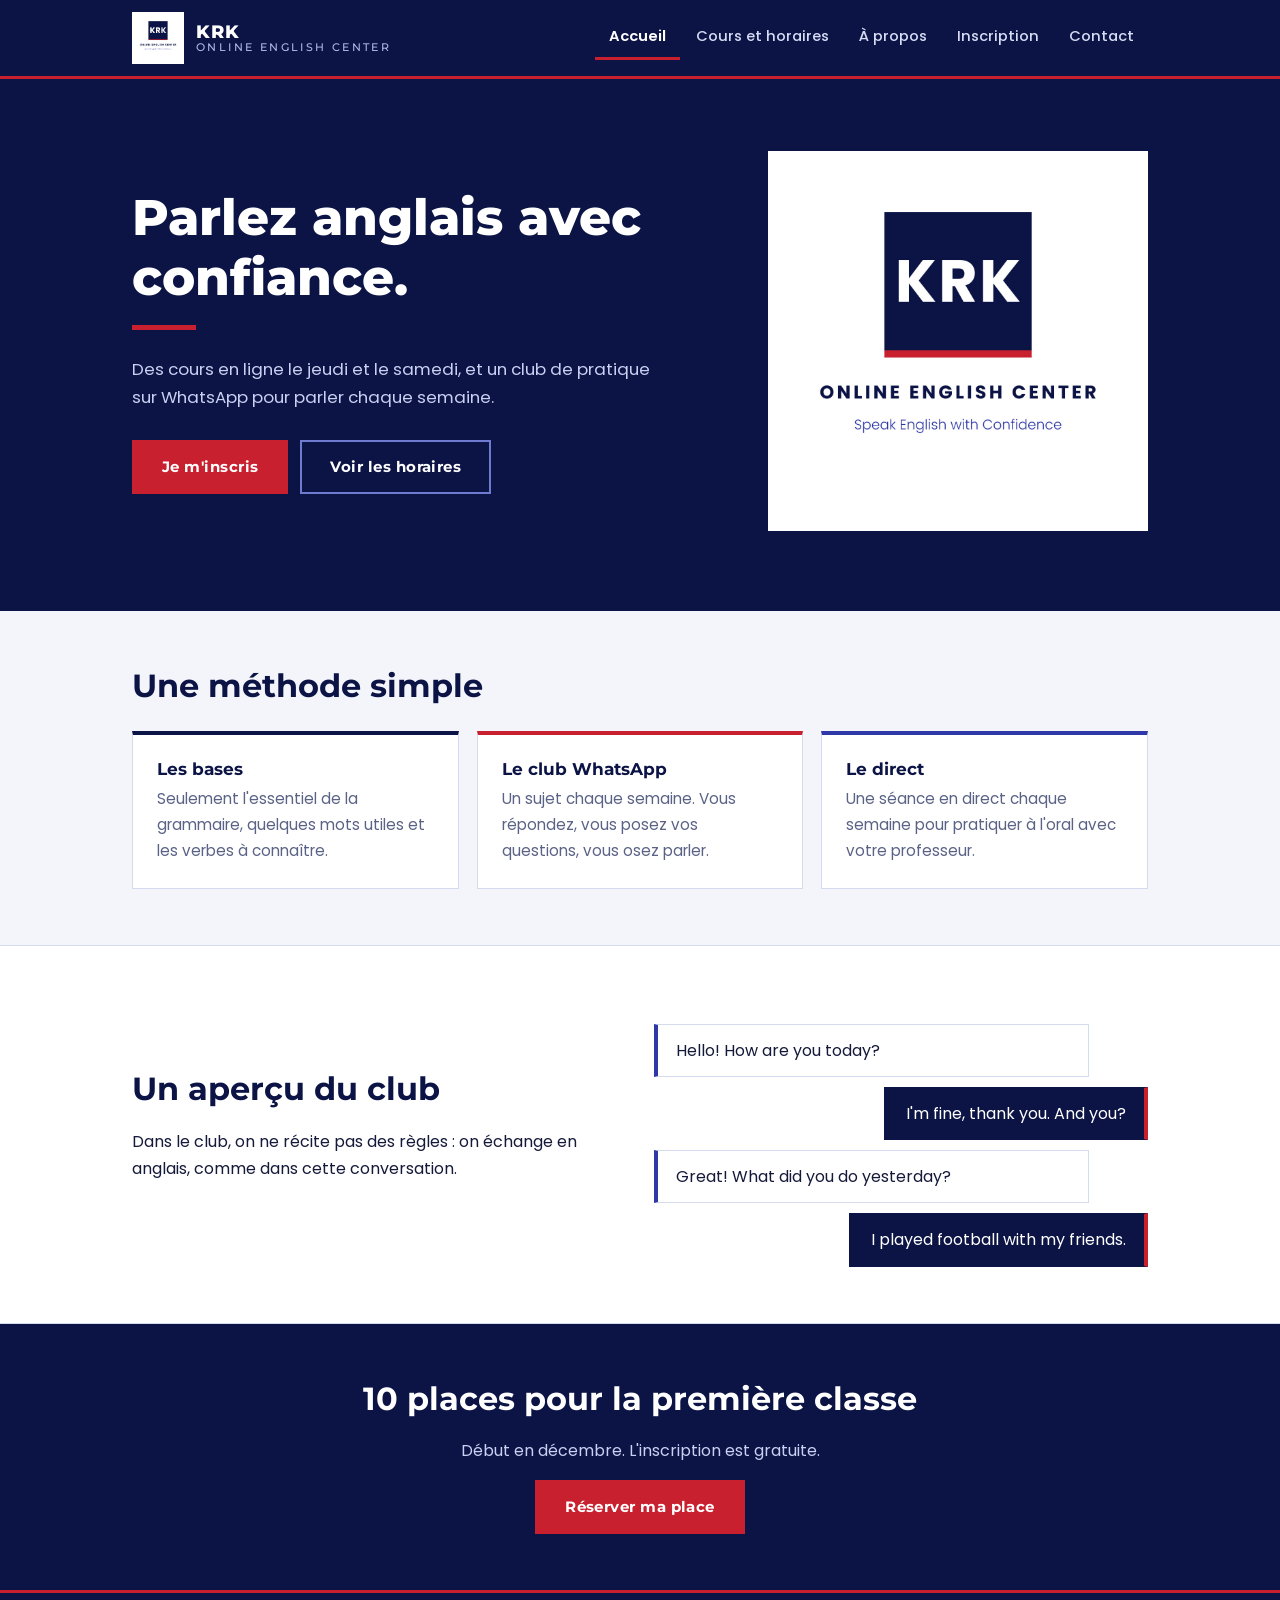
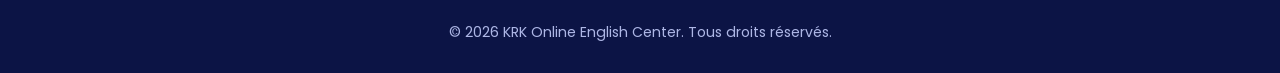
==== index.html @ ecab5ef0 "Add files via upload" ====
<!DOCTYPE html>
<html lang="fr">
<head>
  <meta charset="UTF-8">
  <meta name="viewport" content="width=device-width, initial-scale=1.0">
  <title>KRK Online English Center</title>
  <meta name="description" content="Apprenez à parler anglais en ligne avec confiance. Cours le jeudi et le samedi + club de pratique WhatsApp.">
  <link rel="icon" href="logo.jpg">
  <link rel="preconnect" href="https://fonts.googleapis.com">
  <link rel="preconnect" href="https://fonts.gstatic.com" crossorigin>
  <link href="https://fonts.googleapis.com/css2?family=Montserrat:wght@600;700;800&family=Poppins:wght@400;500;600&display=swap" rel="stylesheet">
  <link rel="stylesheet" href="style.css">
</head>
<body>

  <header class="site-header">
    <div class="container">
      <a class="brand" href="index.html"><img class="brand-logo" src="logo.jpg" alt="" width="52" height="52"><div class="brand-text"><strong>KRK</strong><span>Online English Center</span></div></a>
      <nav>
        <a href="index.html" class="active">Accueil</a>
        <a href="cours.html">Cours et horaires</a>
        <a href="apropos.html">À propos</a>
        <a href="inscription.html">Inscription</a>
        <a href="contact.html">Contact</a>
      </nav>
    </div>
  </header>

  <div class="hero">
    <div class="container">
      <div>
        <h1>Parlez anglais avec confiance.</h1>
        <p class="lead">Des cours en ligne le jeudi et le samedi, et un club de pratique sur WhatsApp pour parler chaque semaine.</p>
        <div class="actions">
          <a class="button" href="inscription.html">Je m'inscris</a>
          <a class="button ghost" href="cours.html">Voir les horaires</a>
        </div>
      </div>
      <img class="hero-logo" src="logo.jpg" alt="Logo KRK Online English Center" width="520" height="520">
    </div>
  </div>

  <main>
    <section>
      <div class="container">
        <h2>Une méthode simple</h2>
        <div class="pillars">
          <div class="pillar reveal">
            <h3>Les bases</h3>
            <p>Seulement l'essentiel de la grammaire, quelques mots utiles et les verbes à connaître.</p>
          </div>
          <div class="pillar reveal">
            <h3>Le club WhatsApp</h3>
            <p>Un sujet chaque semaine. Vous répondez, vous posez vos questions, vous osez parler.</p>
          </div>
          <div class="pillar reveal">
            <h3>Le direct</h3>
            <p>Une séance en direct chaque semaine pour pratiquer à l'oral avec votre professeur.</p>
          </div>
        </div>
      </div>
    </section>

    <section class="soft">
      <div class="container split-home">
        <div>
          <h2>Un aperçu du club</h2>
          <p>Dans le club, on ne récite pas des règles : on échange en anglais, comme dans cette conversation.</p>
        </div>
        <div class="chat" aria-label="Exemple de conversation en anglais">
          <p class="msg reveal">Hello! How are you today?</p>
          <p class="msg me reveal">I'm fine, thank you. And you?</p>
          <p class="msg reveal">Great! What did you do yesterday?</p>
          <p class="msg me reveal">I played football with my friends.</p>
        </div>
      </div>
    </section>

    <section class="cta-band">
      <div class="container">
        <h2>10 places pour la première classe</h2>
        <p>Début en décembre. L'inscription est gratuite.</p>
        <a class="button" href="inscription.html">Réserver ma place</a>
      </div>
    </section>
  </main>

  <footer>
    <p>&copy; <span id="year"></span> KRK Online English Center. Tous droits réservés.</p>
  </footer>

  <script src="script.js"></script>
</body>
</html>
---- style.css ----
/* ============ Couleurs et polices (modifiez ici !) ============ */
/* Les couleurs viennent de votre logo : bleu marine, indigo, rouge, fond gris-bleu clair */
:root {
  --navy:   #0c1445;   /* bleu marine : en-tête, titres, fonds sombres */
  --indigo: #2e38a6;   /* indigo : accents, liens */
  --red:    #c8202f;   /* rouge du drapeau : boutons et petits accents */
  --red-dk: #a21924;   /* rouge foncé : survol des boutons */
  --ink:    #151a3a;   /* texte */
  --muted:  #5a6286;   /* texte secondaire */
  --paper:  #f3f5fb;   /* fond des pages (comme le fond du logo) */
  --white:  #ffffff;
  --line:   #d5dbee;   /* fines lignes */
  --wa:     #1f8f4e;   /* vert WhatsApp */

  --title: "Montserrat", "Segoe UI", Arial, sans-serif;
  --text:  "Poppins", system-ui, -apple-system, "Segoe UI", Arial, sans-serif;
}

* { box-sizing: border-box; }

body {
  margin: 0;
  font-family: var(--text);
  font-size: 1rem;
  line-height: 1.7;
  color: var(--ink);
  background: var(--paper);
}

h1, h2, h3 { font-family: var(--title); font-weight: 700; line-height: 1.2; margin: 0 0 .6em; color: var(--navy); }
h2 { font-size: clamp(1.5rem, 3.6vw, 2rem); }
p  { margin: 0 0 1em; max-width: 64ch; }
a  { color: var(--indigo); }

:focus-visible { outline: 3px solid var(--red); outline-offset: 3px; }

.container { max-width: 1060px; margin: 0 auto; padding: 0 22px; }

/* ============ Menu du haut ============ */
.site-header { background: var(--navy); position: sticky; top: 0; z-index: 10; border-bottom: 3px solid var(--red); }
.site-header .container {
  display: flex; flex-wrap: wrap; align-items: center;
  justify-content: space-between; gap: 4px 28px; padding-top: 12px; padding-bottom: 12px;
}
.brand { display: flex; align-items: center; gap: 12px; text-decoration: none; color: var(--white); font-family: var(--title); line-height: 1.1; }
.brand-logo { width: 52px; height: 52px; display: block; border: 2px solid var(--white); }
.brand-text strong { display: block; font-size: 1.15rem; font-weight: 800; letter-spacing: .06em; }
.brand-text span { display: block; font-size: .68rem; font-weight: 500; letter-spacing: .22em; text-transform: uppercase; color: #aeb7e6; }

nav { display: flex; gap: 2px; overflow-x: auto; max-width: 100%; }
nav a {
  color: #d7dcf5; text-decoration: none; white-space: nowrap;
  padding: 8px 14px; font-size: .92rem; font-weight: 500;
  border-bottom: 3px solid transparent;
}
nav a:hover { color: var(--white); border-bottom-color: #4b56b8; }
nav a.active { color: var(--white); font-weight: 600; border-bottom-color: var(--red); }

/* ============ Boutons ============ */
.button {
  display: inline-block; cursor: pointer; border: 0; text-decoration: none;
  font-family: var(--title); font-weight: 700; font-size: .95rem; letter-spacing: .03em;
  background: var(--red); color: var(--white);
  padding: 14px 30px; border-radius: 0;
  transition: background .2s, transform .2s;
}
.button:hover { background: var(--red-dk); transform: translateY(-2px); }
.button.whatsapp { background: var(--wa); }
.button.whatsapp:hover { background: #17713d; }
.button.secondary { background: transparent; color: var(--navy); border: 2px solid var(--navy); padding: 12px 28px; }
.button.secondary:hover { background: var(--navy); color: var(--white); }
.button.ghost { background: transparent; border: 2px solid #6f7bd0; padding: 12px 28px; }
.button.ghost:hover { background: rgba(255,255,255,.1); }

/* ============ Page d'accueil : le héros ============ */
.hero { background: var(--navy); color: var(--white); overflow: hidden; }
.hero .container { display: grid; gap: 40px; padding-top: 52px; padding-bottom: 60px; align-items: center; }
.hero h1 { color: var(--white); font-size: clamp(1.9rem, 5.4vw, 3.1rem); font-weight: 800; margin-bottom: .5em; }
.hero h1::after { content: ""; display: block; width: 64px; height: 5px; background: var(--red); margin-top: 18px; }
.hero .lead { font-size: 1.05rem; color: #c9d0f2; margin-bottom: 28px; }
.hero .actions { display: flex; flex-wrap: wrap; gap: 12px; }
.hero-logo { display: block; width: 100%; max-width: 380px; height: auto; justify-self: center; border: 6px solid var(--white); }

/* ============ Blocs de contenu ============ */
section { padding: 56px 0; }
.soft { background: var(--white); border-top: 1px solid var(--line); border-bottom: 1px solid var(--line); }

.page-head { background: var(--navy); padding: 40px 0 34px; }
.page-head h1 { font-size: clamp(1.8rem, 5vw, 2.6rem); color: var(--white); margin: 0; }
.page-head h1::after { content: ""; display: block; width: 56px; height: 4px; background: var(--red); margin-top: 14px; }

.pillars { display: grid; gap: 18px; margin-top: 26px; }
.pillar { padding: 24px; background: var(--white); border: 1px solid var(--line); border-top: 4px solid var(--navy); }
.pillar:nth-child(2) { border-top-color: var(--red); }
.pillar:nth-child(3) { border-top-color: var(--indigo); }
.soft .pillar { background: var(--paper); }
.pillar h3 { font-size: 1.05rem; margin-bottom: .4em; }
.pillar p  { margin: 0; color: var(--muted); font-size: .95rem; }

/* Aperçu d'une conversation du club (messages rectangulaires) */
.chat { display: grid; gap: 10px; max-width: 520px; margin-top: 22px; }
.msg { margin: 0; padding: 12px 18px; background: var(--white); border: 1px solid var(--line); border-left: 4px solid var(--indigo); max-width: 88%; }
.msg.me { justify-self: end; background: var(--navy); color: var(--white); border-color: var(--navy); border-right: 4px solid var(--red); }
.split-home { display: grid; gap: 28px; }

.cta-band { background: var(--navy); color: var(--white); text-align: center; }
.cta-band h2 { color: var(--white); }
.cta-band p  { margin-left: auto; margin-right: auto; color: #c9d0f2; }

/* ============ Cours et horaires ============ */
.week { display: grid; grid-template-columns: repeat(7, 1fr); gap: 6px; margin: 22px 0 14px; max-width: 580px; }
.day {
  text-align: center; padding: 14px 0; background: var(--white);
  border: 1px solid var(--line); color: var(--muted); font-weight: 500; font-size: .92rem;
}
.day.on { background: var(--navy); border-color: var(--navy); border-bottom: 4px solid var(--red); color: var(--white); font-weight: 700; }
.day small { display: block; font-size: .72rem; font-weight: 500; color: #c9d0f2; }

.price { font-family: var(--title); font-weight: 800; font-size: clamp(2.6rem, 8vw, 3.8rem); color: var(--navy); line-height: 1; margin: 0 0 6px; }
.price span { font-size: 1rem; color: var(--muted); font-weight: 500; }
.ticks { list-style: none; padding: 0; margin: 20px 0 26px; }
.ticks li { padding-left: 34px; position: relative; margin-bottom: 8px; }
.ticks li::before {
  content: "\2713"; position: absolute; left: 0; top: 4px;
  width: 22px; height: 22px; text-align: center; line-height: 22px;
  background: var(--red); color: var(--white); font-size: .8rem; font-weight: 700;
}

/* ============ À propos ============ */
.method { display: grid; gap: 18px; margin-top: 22px; }

/* ============ Formulaire ============ */
.split { display: grid; gap: 32px; }
form { display: grid; gap: 6px; }
label { font-weight: 600; font-size: .92rem; margin-top: 14px; color: var(--navy); }
input, select, textarea {
  width: 100%; padding: 13px 14px; font: inherit;
  background: var(--white); border: 1px solid #b9c2e0; border-radius: 0;
}
textarea { resize: vertical; }
input:focus, select:focus, textarea:focus { border-color: var(--indigo); outline: 3px solid #c7cdf1; outline-offset: 0; }
form .button { margin-top: 24px; justify-self: start; }
#form-message { font-weight: 600; color: var(--navy); min-height: 1.5em; }
.aside-box { background: var(--navy); color: var(--white); padding: 28px; border-top: 4px solid var(--red); align-self: start; }
.aside-box h3 { color: var(--white); }

/* ============ Contact ============ */
.email-big { font-family: var(--title); font-weight: 700; font-size: clamp(1.2rem, 4.5vw, 1.8rem); margin: 8px 0 20px; word-break: break-all; }
.email-big a { color: var(--navy); text-decoration: none; border-bottom: 3px solid var(--red); }
.contact-line { margin-top: 36px; color: var(--muted); }

/* ============ Encadré d'engagement ============ */
.notice { background: var(--white); border: 1px solid var(--line); border-left: 6px solid var(--red); padding: 24px 26px; max-width: 760px; }
.notice h3 { margin-bottom: .4em; }
.notice p { margin: 0; color: var(--muted); }
.aside-note { margin: 18px 0 0; padding-top: 16px; border-top: 1px solid #3a4486; font-size: .9rem; color: #c9d0f2; }

/* ============ Pied de page ============ */
footer { background: var(--navy); color: #aeb7e6; text-align: center; padding: 28px 20px; font-size: .88rem; border-top: 3px solid var(--red); }
footer p { margin: 0 auto; }

/* ============ Animations discrètes (ignorées si la personne préfère moins d'animations) ============ */
@media (prefers-reduced-motion: no-preference) {
  .hero .container > div:first-child { animation: rise .7s both; }
  .hero-logo { animation: rise .7s .15s both; }
  .js .reveal { opacity: 0; transform: translateY(16px); transition: opacity .6s ease, transform .6s ease; }
  .js .reveal.in { opacity: 1; transform: none; }
}
@keyframes rise { from { opacity: 0; transform: translateY(18px); } to { opacity: 1; transform: none; } }

/* ============ Grands écrans ============ */
@media (min-width: 800px) {
  .hero .container { grid-template-columns: 1.25fr 1fr; padding-top: 72px; padding-bottom: 80px; }
  .hero-logo { justify-self: end; }
  .pillars, .method { grid-template-columns: repeat(3, 1fr); }
  .split { grid-template-columns: 1.3fr 1fr; }
  .split-home { grid-template-columns: 1fr 1fr; align-items: center; }
}
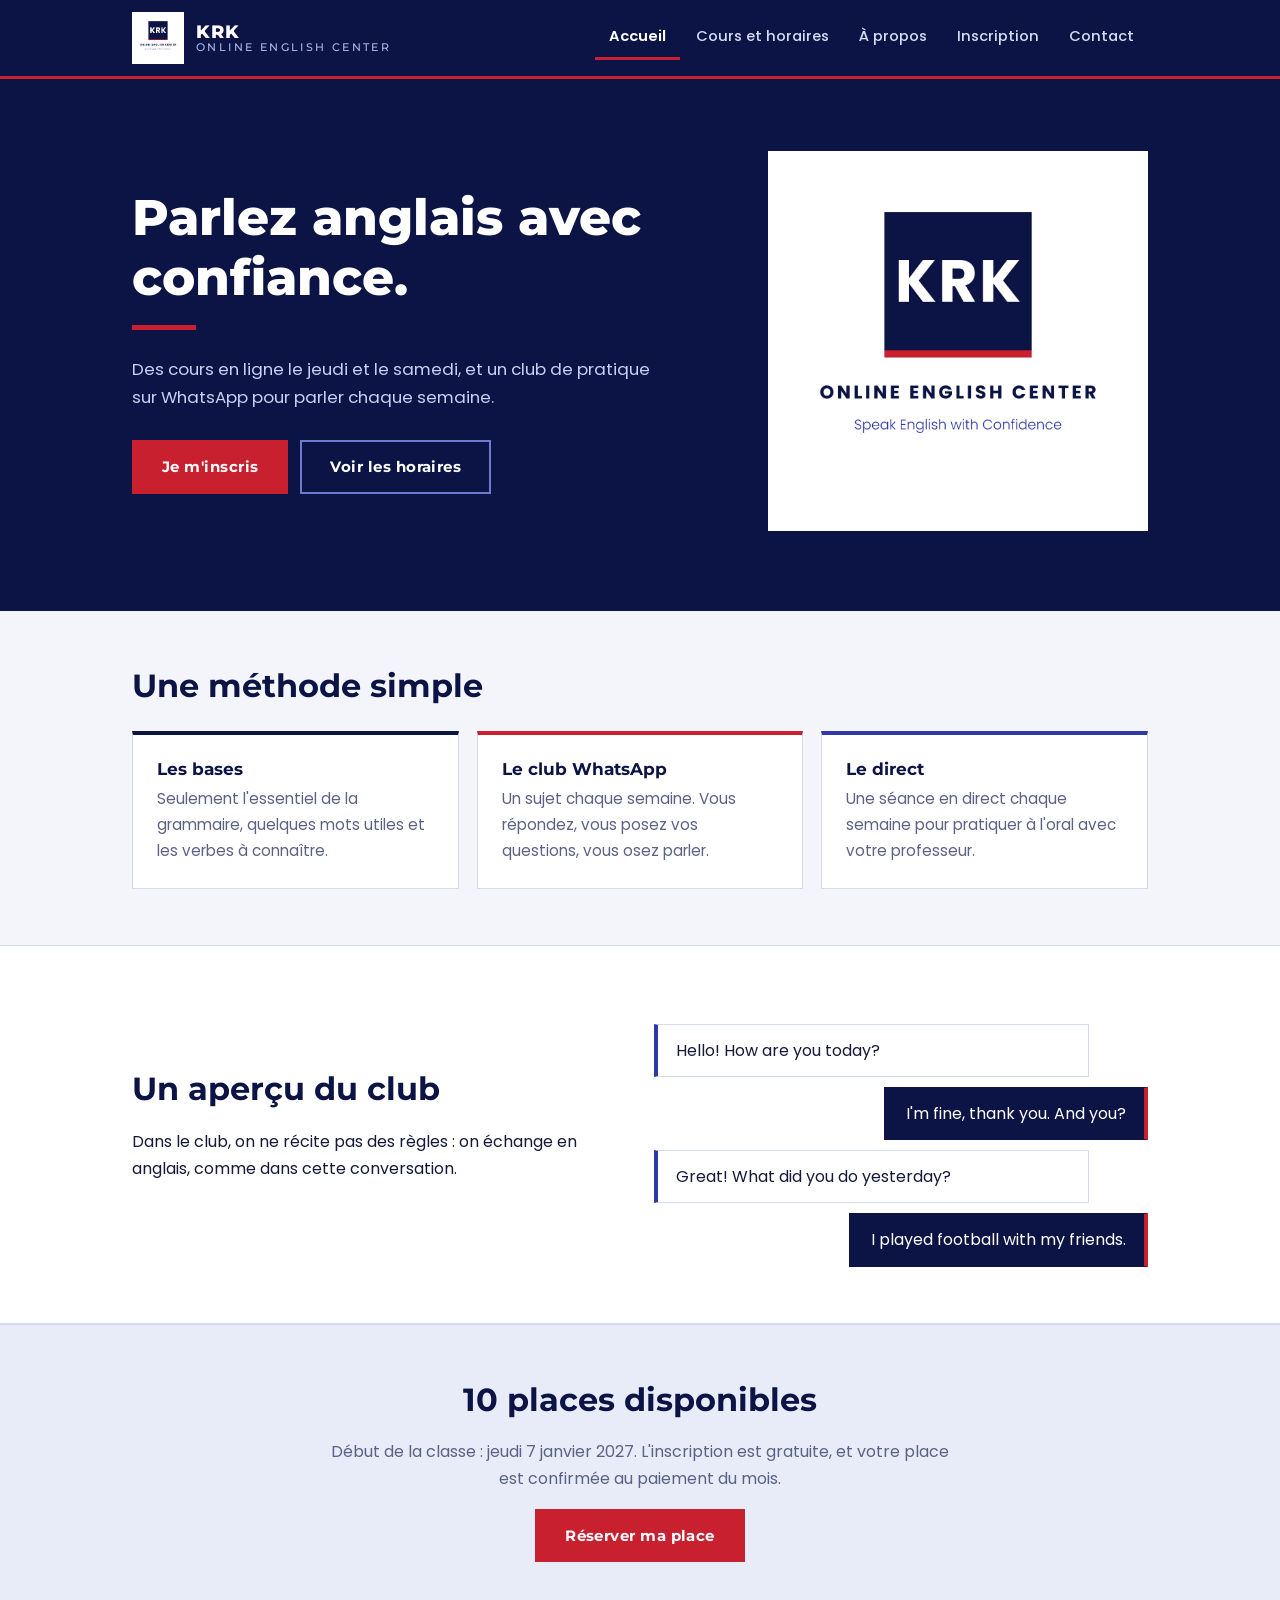
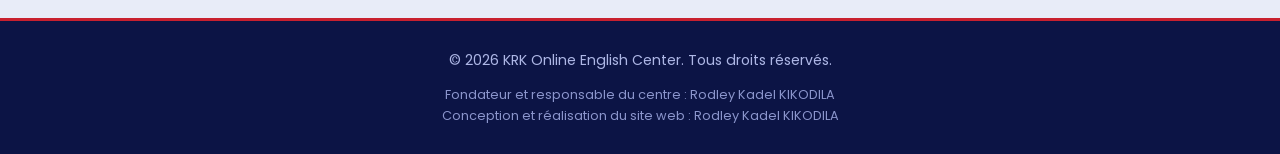
==== commit 2a55e442: "Update KRK website design" ====
--- a/index.html
+++ b/index.html
@@ -78,8 +78,8 @@
 
     <section class="cta-band">
       <div class="container">
-        <h2>10 places pour la première classe</h2>
-        <p>Début en décembre. L'inscription est gratuite.</p>
+        <h2 data-places>10 places disponibles</h2>
+        <p>Début de la classe : jeudi 7 janvier 2027. L'inscription est gratuite, et votre place est confirmée au paiement du mois.</p>
         <a class="button" href="inscription.html">Réserver ma place</a>
       </div>
     </section>
@@ -87,6 +87,7 @@
 
   <footer>
     <p>&copy; <span id="year"></span> KRK Online English Center. Tous droits réservés.</p>
+    <p class="credits">Fondateur et responsable du centre : Rodley Kadel KIKODILA<br>Conception et réalisation du site web : Rodley Kadel KIKODILA</p>
   </footer>
 
   <script src="script.js"></script>
--- a/style.css
+++ b/style.css
@@ -9,6 +9,7 @@
   --muted:  #5a6286;   /* texte secondaire */
   --paper:  #f3f5fb;   /* fond des pages (comme le fond du logo) */
   --white:  #ffffff;
+  --tint:   #e8ecf8;   /* bleu très clair : bandeaux doux */
   --line:   #d5dbee;   /* fines lignes */
   --wa:     #1f8f4e;   /* vert WhatsApp */
 
@@ -85,8 +86,8 @@
 section { padding: 56px 0; }
 .soft { background: var(--white); border-top: 1px solid var(--line); border-bottom: 1px solid var(--line); }
 
-.page-head { background: var(--navy); padding: 40px 0 34px; }
-.page-head h1 { font-size: clamp(1.8rem, 5vw, 2.6rem); color: var(--white); margin: 0; }
+.page-head { background: var(--tint); padding: 40px 0 34px; border-bottom: 1px solid var(--line); }
+.page-head h1 { font-size: clamp(1.8rem, 5vw, 2.6rem); color: var(--navy); margin: 0; }
 .page-head h1::after { content: ""; display: block; width: 56px; height: 4px; background: var(--red); margin-top: 14px; }
 
 .pillars { display: grid; gap: 18px; margin-top: 26px; }
@@ -103,9 +104,9 @@
 .msg.me { justify-self: end; background: var(--navy); color: var(--white); border-color: var(--navy); border-right: 4px solid var(--red); }
 .split-home { display: grid; gap: 28px; }
 
-.cta-band { background: var(--navy); color: var(--white); text-align: center; }
-.cta-band h2 { color: var(--white); }
-.cta-band p  { margin-left: auto; margin-right: auto; color: #c9d0f2; }
+.cta-band { background: var(--tint); color: var(--ink); text-align: center; border-top: 1px solid var(--line); }
+.cta-band h2 { color: var(--navy); }
+.cta-band p  { margin-left: auto; margin-right: auto; color: var(--muted); }
 
 /* ============ Cours et horaires ============ */
 .week { display: grid; grid-template-columns: repeat(7, 1fr); gap: 6px; margin: 22px 0 14px; max-width: 580px; }
@@ -141,8 +142,8 @@
 input:focus, select:focus, textarea:focus { border-color: var(--indigo); outline: 3px solid #c7cdf1; outline-offset: 0; }
 form .button { margin-top: 24px; justify-self: start; }
 #form-message { font-weight: 600; color: var(--navy); min-height: 1.5em; }
-.aside-box { background: var(--navy); color: var(--white); padding: 28px; border-top: 4px solid var(--red); align-self: start; }
-.aside-box h3 { color: var(--white); }
+.aside-box { background: var(--white); color: var(--ink); padding: 28px; border: 1px solid var(--line); border-top: 4px solid var(--red); align-self: start; }
+.aside-box h3 { color: var(--navy); }
 
 /* ============ Contact ============ */
 .email-big { font-family: var(--title); font-weight: 700; font-size: clamp(1.2rem, 4.5vw, 1.8rem); margin: 8px 0 20px; word-break: break-all; }
@@ -153,11 +154,18 @@
 .notice { background: var(--white); border: 1px solid var(--line); border-left: 6px solid var(--red); padding: 24px 26px; max-width: 760px; }
 .notice h3 { margin-bottom: .4em; }
 .notice p { margin: 0; color: var(--muted); }
-.aside-note { margin: 18px 0 0; padding-top: 16px; border-top: 1px solid #3a4486; font-size: .9rem; color: #c9d0f2; }
+.aside-note { margin: 18px 0 0; padding-top: 16px; border-top: 1px solid var(--line); font-size: .9rem; color: var(--muted); }
+
+/* ============ Mentor et soutien (discret) ============ */
+.mentor { max-width: 760px; border-top: 1px solid var(--line); padding-top: 22px; }
+.mentor h3 { font-size: 1rem; margin-bottom: .3em; }
+.mentor p { margin: 0 0 .9em; max-width: 62ch; color: var(--muted); font-size: .95rem; }
+.mentor p:last-child { margin-bottom: 0; font-style: italic; }
 
 /* ============ Pied de page ============ */
 footer { background: var(--navy); color: #aeb7e6; text-align: center; padding: 28px 20px; font-size: .88rem; border-top: 3px solid var(--red); }
 footer p { margin: 0 auto; }
+.credits { margin-top: 12px; font-size: .8rem; line-height: 1.6; color: #8b95cc; }
 
 /* ============ Animations discrètes (ignorées si la personne préfère moins d'animations) ============ */
 @media (prefers-reduced-motion: no-preference) {
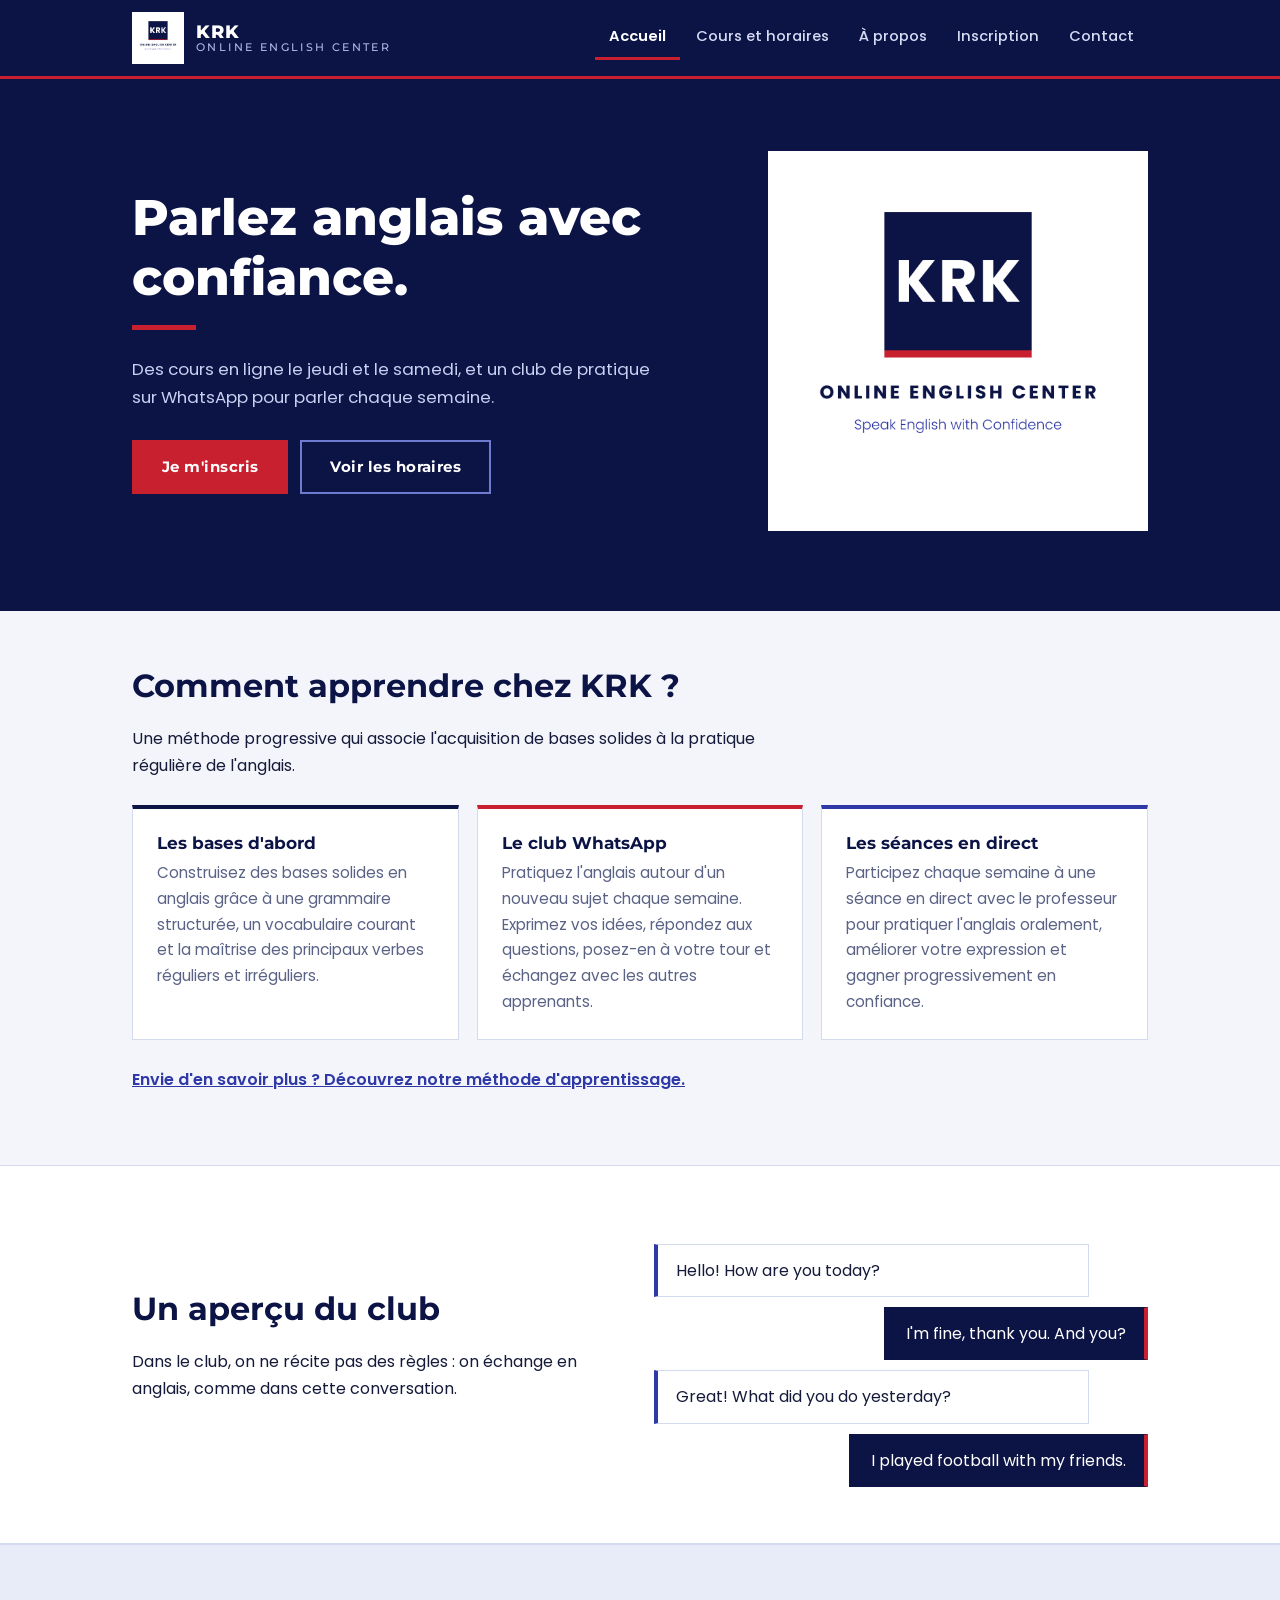
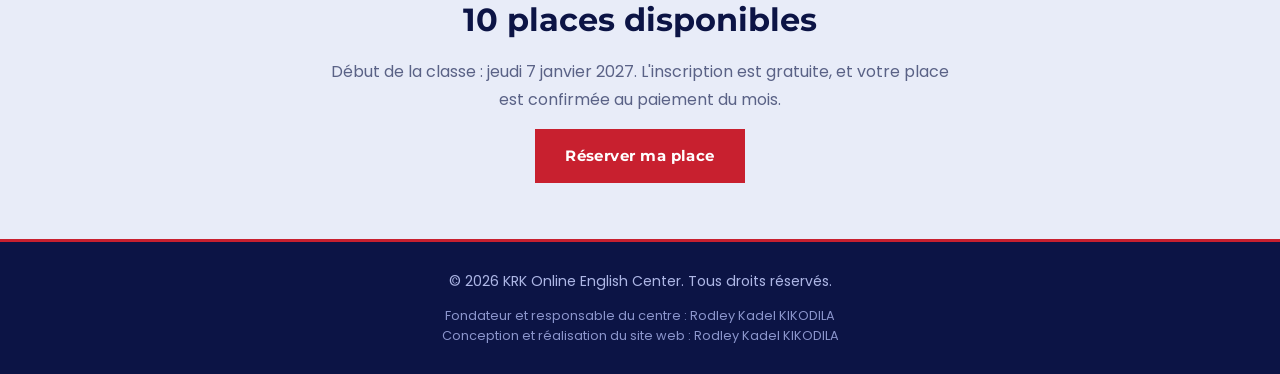
==== commit 19c289f5: "Website Update" ====
--- a/index.html
+++ b/index.html
@@ -42,24 +42,26 @@
 
   <main>
     <section>
-      <div class="container">
-        <h2>Une méthode simple</h2>
-        <div class="pillars">
-          <div class="pillar reveal">
-            <h3>Les bases</h3>
-            <p>Seulement l'essentiel de la grammaire, quelques mots utiles et les verbes à connaître.</p>
-          </div>
-          <div class="pillar reveal">
-            <h3>Le club WhatsApp</h3>
-            <p>Un sujet chaque semaine. Vous répondez, vous posez vos questions, vous osez parler.</p>
-          </div>
-          <div class="pillar reveal">
-            <h3>Le direct</h3>
-            <p>Une séance en direct chaque semaine pour pratiquer à l'oral avec votre professeur.</p>
-          </div>
-        </div>
+  <div class="container">
+    <h2>Comment apprendre chez KRK ?</h2>
+    <p>Une méthode progressive qui associe l'acquisition de bases solides à la pratique régulière de l'anglais.</p>
+    <div class="pillars">
+      <div class="pillar reveal">
+        <h3>Les bases d'abord</h3>
+        <p>Construisez des bases solides en anglais grâce à une grammaire structurée, un vocabulaire courant et la maîtrise des principaux verbes réguliers et irréguliers.</p>
       </div>
-    </section>
+      <div class="pillar reveal">
+        <h3>Le club WhatsApp</h3>
+        <p>Pratiquez l'anglais autour d'un nouveau sujet chaque semaine. Exprimez vos idées, répondez aux questions, posez-en à votre tour et échangez avec les autres apprenants.</p>
+      </div>
+      <div class="pillar reveal">
+        <h3>Les séances en direct</h3>
+        <p>Participez chaque semaine à une séance en direct avec le professeur pour pratiquer l'anglais oralement, améliorer votre expression et gagner progressivement en confiance.</p>
+      </div>
+    </div>
+    <p class="more"><a href="apropos.html#methode">Envie d'en savoir plus ? Découvrez notre méthode d'apprentissage.</a></p>
+  </div>
+</section>
 
     <section class="soft">
       <div class="container split-home">
--- a/style.css
+++ b/style.css
@@ -92,6 +92,31 @@
 
 .pillars { display: grid; gap: 18px; margin-top: 26px; }
 .pillar { padding: 24px; background: var(--white); border: 1px solid var(--line); border-top: 4px solid var(--navy); }
+.pillar ul {
+  margin: .7em 0;
+  padding-left: 1.2em;
+  color: var(--muted);
+  font-size: .95rem;
+}
+
+.pillar li {
+  margin-bottom: .5em;
+}
+
+.pillar p + p,
+.pillar p + ul,
+.pillar ul + p {
+  margin-top: .8em;
+}
+
+.more {
+  margin-top: 26px;
+  font-weight: 600;
+}
+
+section[id] {
+  scroll-margin-top: 90px;
+}
 .pillar:nth-child(2) { border-top-color: var(--red); }
 .pillar:nth-child(3) { border-top-color: var(--indigo); }
 .soft .pillar { background: var(--paper); }
@@ -180,7 +205,9 @@
 @media (min-width: 800px) {
   .hero .container { grid-template-columns: 1.25fr 1fr; padding-top: 72px; padding-bottom: 80px; }
   .hero-logo { justify-self: end; }
-  .pillars, .method { grid-template-columns: repeat(3, 1fr); }
+  .pillars {
+  grid-template-columns: repeat(3, 1fr);
+}
   .split { grid-template-columns: 1.3fr 1fr; }
   .split-home { grid-template-columns: 1fr 1fr; align-items: center; }
 }
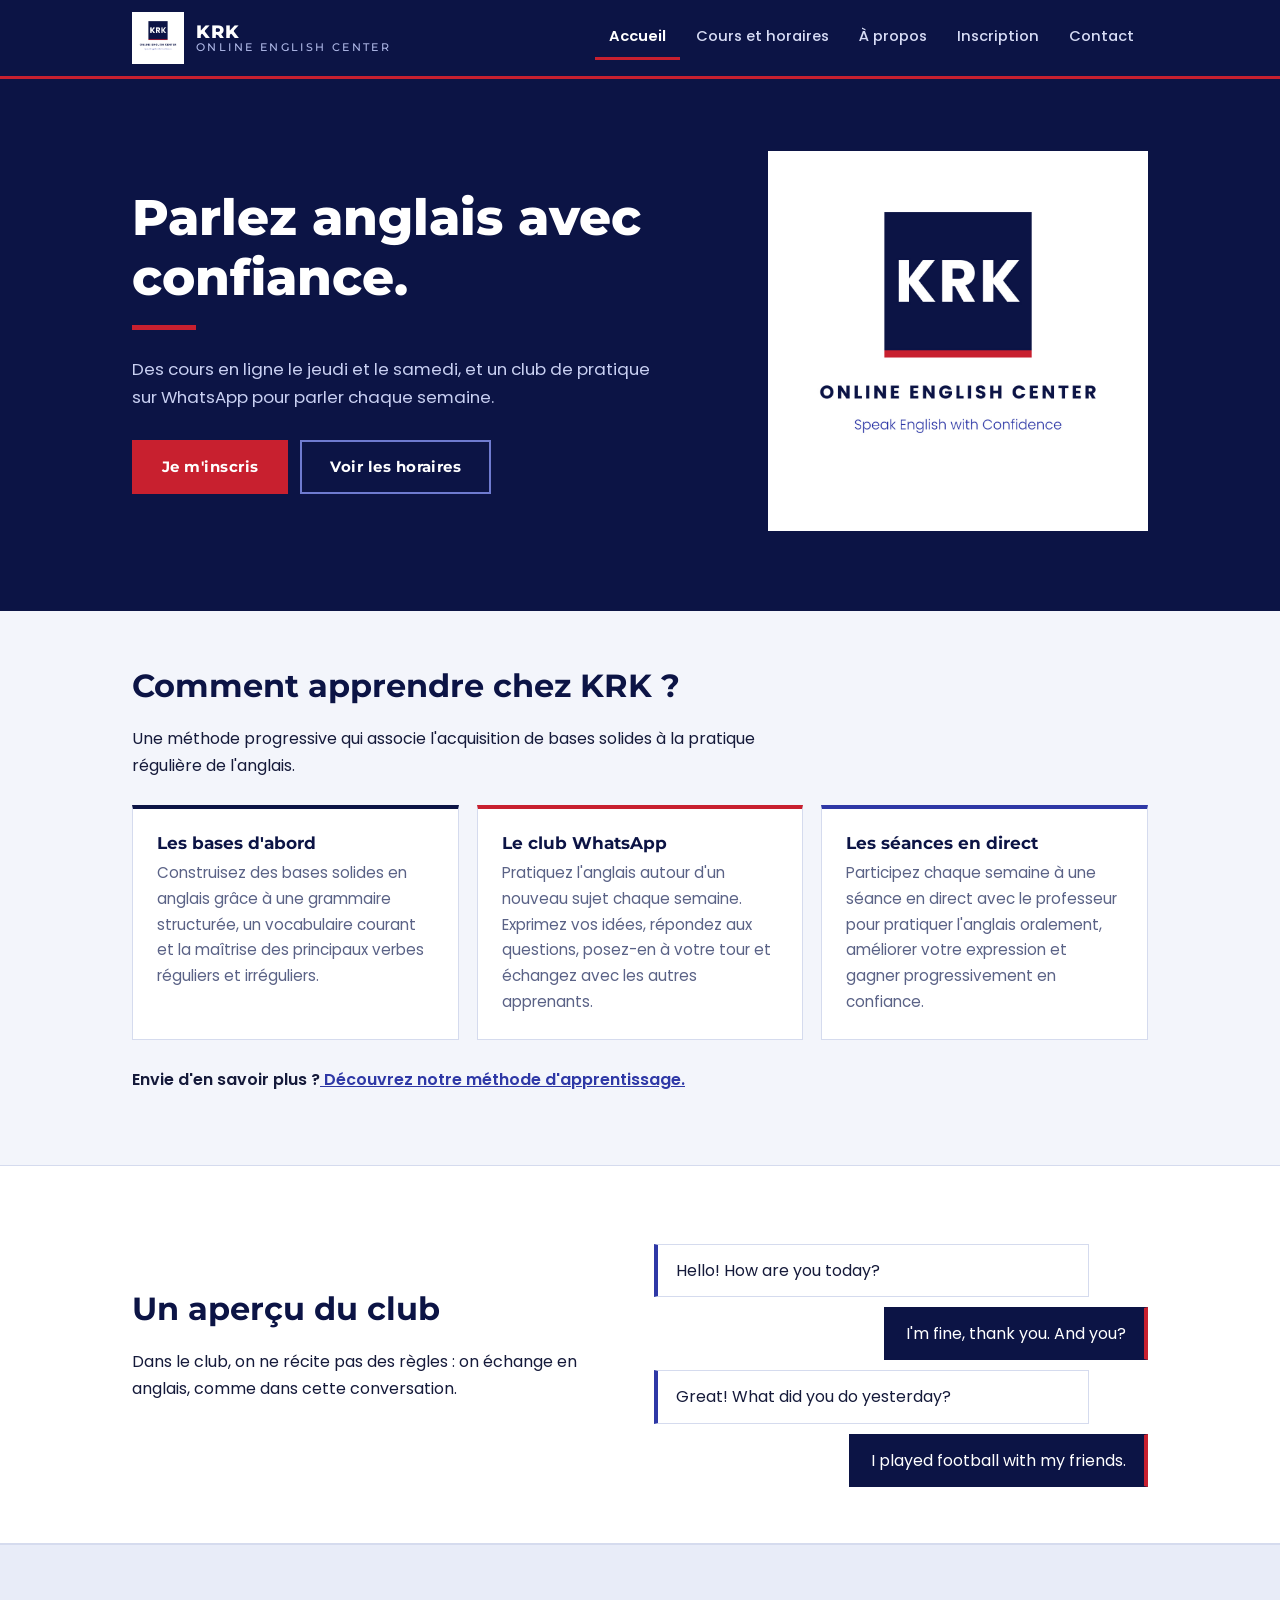
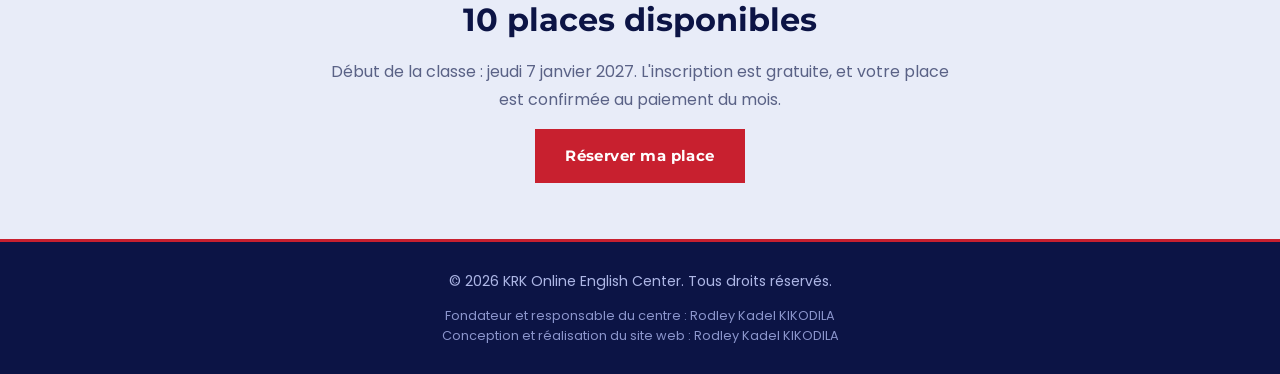
==== commit 68251b08: "website update" ====
--- a/index.html
+++ b/index.html
@@ -59,7 +59,7 @@
         <p>Participez chaque semaine à une séance en direct avec le professeur pour pratiquer l'anglais oralement, améliorer votre expression et gagner progressivement en confiance.</p>
       </div>
     </div>
-    <p class="more"><a href="apropos.html#methode">Envie d'en savoir plus ? Découvrez notre méthode d'apprentissage.</a></p>
+    <p class="more">Envie d'en savoir plus ?<a href="apropos.html#methode"> Découvrez notre méthode d'apprentissage.</a></p>
   </div>
 </section>
 
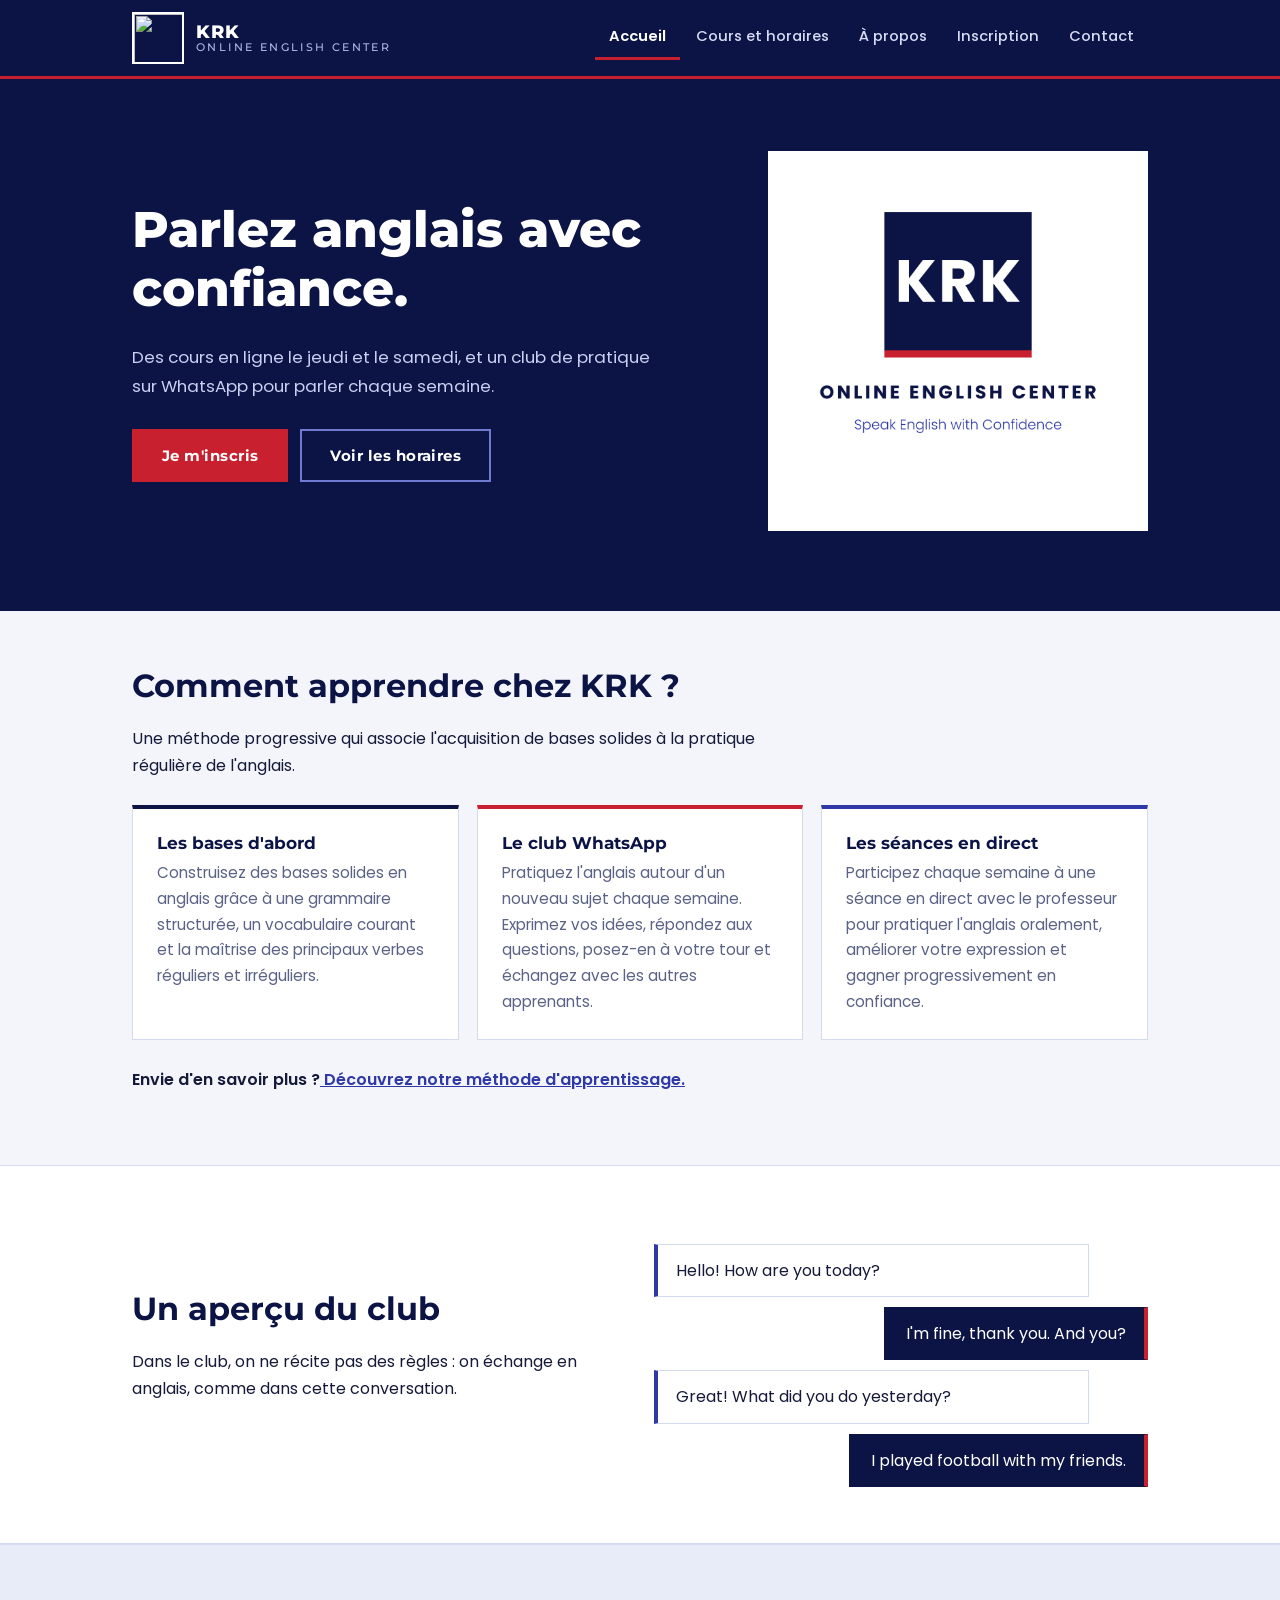
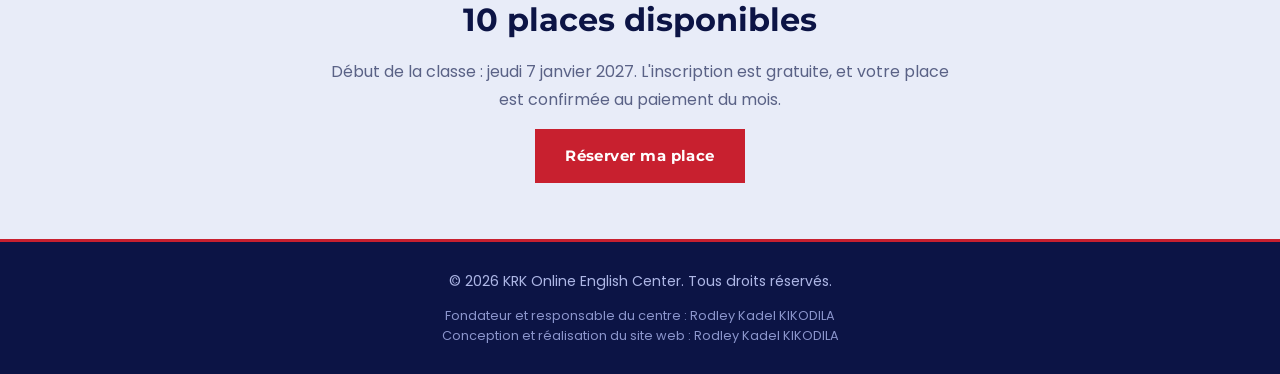
==== commit 0c7aedcc: "website update" ====
--- a/index.html
+++ b/index.html
@@ -15,7 +15,7 @@
 
   <header class="site-header">
     <div class="container">
-      <a class="brand" href="index.html"><img class="brand-logo" src="logo.jpg" alt="" width="52" height="52"><div class="brand-text"><strong>KRK</strong><span>Online English Center</span></div></a>
+      <a class="brand" href="index.html"><img class="brand-logo" src="logo-header.jpg" alt="" width="52" height="52"><div class="brand-text"><strong>KRK</strong><span>Online English Center</span></div></a>
       <nav>
         <a href="index.html" class="active">Accueil</a>
         <a href="cours.html">Cours et horaires</a>
--- a/style.css
+++ b/style.css
@@ -77,7 +77,7 @@
 .hero { background: var(--navy); color: var(--white); overflow: hidden; }
 .hero .container { display: grid; gap: 40px; padding-top: 52px; padding-bottom: 60px; align-items: center; }
 .hero h1 { color: var(--white); font-size: clamp(1.9rem, 5.4vw, 3.1rem); font-weight: 800; margin-bottom: .5em; }
-.hero h1::after { content: ""; display: block; width: 64px; height: 5px; background: var(--red); margin-top: 18px; }
+/*.hero h1::after { content: ""; display: block; width: 64px; height: 5px; background: var(--red); margin-top: 18px; }*/
 .hero .lead { font-size: 1.05rem; color: #c9d0f2; margin-bottom: 28px; }
 .hero .actions { display: flex; flex-wrap: wrap; gap: 12px; }
 .hero-logo { display: block; width: 100%; max-width: 380px; height: auto; justify-self: center; border: 6px solid var(--white); }
@@ -88,7 +88,7 @@
 
 .page-head { background: var(--tint); padding: 40px 0 34px; border-bottom: 1px solid var(--line); }
 .page-head h1 { font-size: clamp(1.8rem, 5vw, 2.6rem); color: var(--navy); margin: 0; }
-.page-head h1::after { content: ""; display: block; width: 56px; height: 4px; background: var(--red); margin-top: 14px; }
+/*.page-head h1::after { content: ""; display: block; width: 56px; height: 4px; background: var(--red); margin-top: 14px; }*/
 
 .pillars { display: grid; gap: 18px; margin-top: 26px; }
 .pillar { padding: 24px; background: var(--white); border: 1px solid var(--line); border-top: 4px solid var(--navy); }
